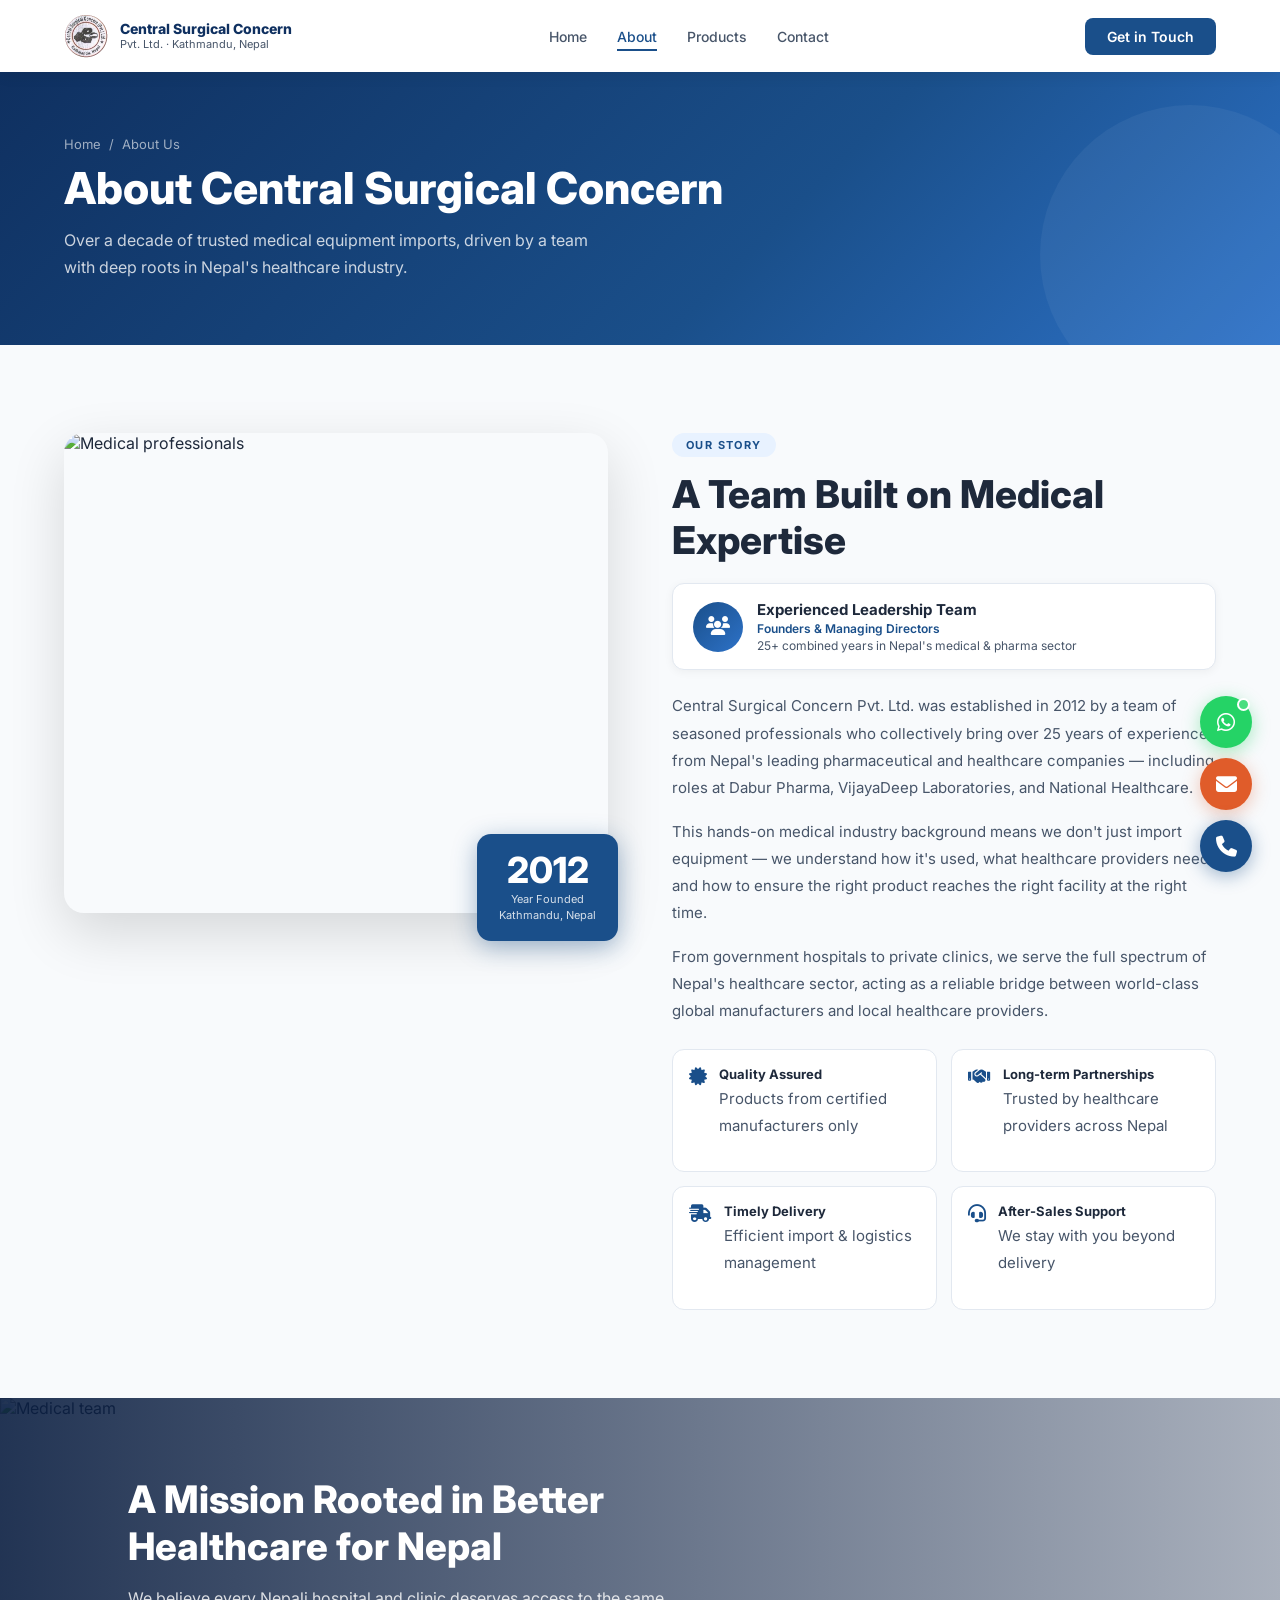
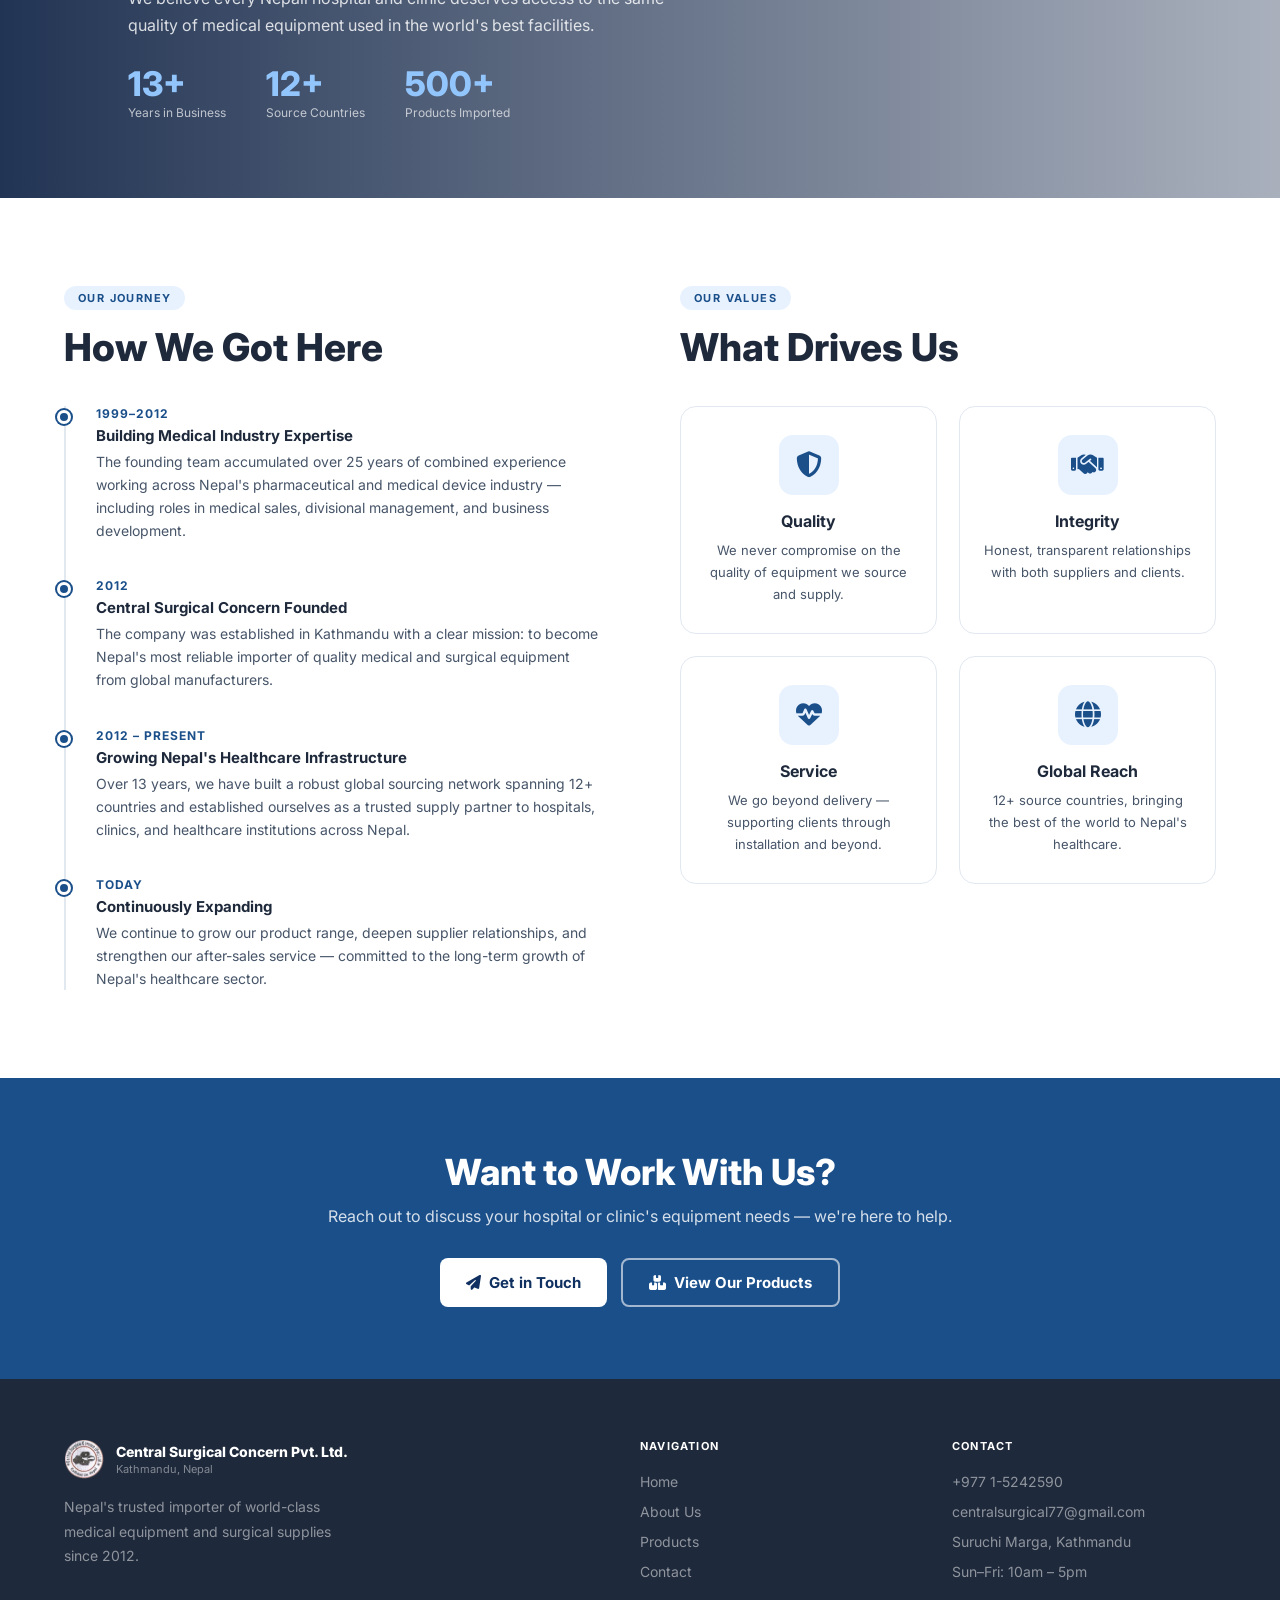
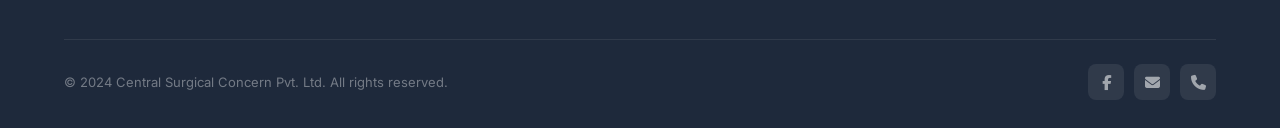
==== about.html @ d2835370 "Initial commit via Netlify [skip ci]" ====
<!DOCTYPE html>
<html lang="en">
<head>
  <meta charset="UTF-8" /><meta name="viewport" content="width=device-width, initial-scale=1.0" />
  <title>About Us | Central Surgical Concern Pvt. Ltd.</title>
  <link href="https://fonts.googleapis.com/css2?family=Inter:wght@300;400;500;600;700;800&display=swap" rel="stylesheet" />
  <link rel="stylesheet" href="https://cdnjs.cloudflare.com/ajax/libs/font-awesome/6.5.0/css/all.min.css" />
  <link rel="stylesheet" href="style.css" />
  <style>
    .about-main { display:grid; grid-template-columns:1fr 1fr; gap:64px; align-items:start; }
    .about-photo-wrap { position:relative; padding-bottom:24px; }
    .about-photo { border-radius:20px; overflow:hidden; height:480px; box-shadow:0 20px 56px rgba(0,0,0,0.14); }
    .about-photo img { width:100%; height:100%; object-fit:cover; }
    .about-badge { position:absolute; bottom:-4px; right:-10px; background:var(--blue); color:white; border-radius:14px; padding:18px 22px; text-align:center; box-shadow:0 6px 24px rgba(26,79,138,0.4); }
    .about-badge .big { font-size:36px; font-weight:800; line-height:1; }
    .about-badge .sm  { font-size:11px; opacity:0.82; margin-top:4px; line-height:1.4; }
    .about-text p { font-size:15px; color:var(--gray-600); line-height:1.82; margin-bottom:16px; }
    .team-card { display:flex; align-items:center; gap:14px; background:white; border:1px solid var(--gray-200); border-radius:12px; padding:16px 20px; box-shadow:0 2px 10px rgba(0,0,0,0.05); }
    .team-avatar { width:50px; height:50px; border-radius:50%; background:linear-gradient(135deg,var(--blue),var(--blue-light)); display:flex; align-items:center; justify-content:center; color:white; font-size:19px; flex-shrink:0; }
    .team-info .name { font-size:15px; font-weight:700; }
    .team-info .role { font-size:12px; color:var(--blue); font-weight:600; margin-top:2px; }
    .team-info .exp  { font-size:12px; color:var(--gray-600); margin-top:2px; }
    .highlights-grid { display:grid; grid-template-columns:1fr 1fr; gap:14px; margin-top:24px; }
    /* Timeline */
    .timeline { position:relative; padding-left:32px; }
    .timeline::before { content:''; position:absolute; left:0; top:0; bottom:0; width:2px; background:var(--gray-200); }
    .tl-item { position:relative; margin-bottom:36px; }
    .tl-dot { position:absolute; left:-39px; top:4px; width:14px; height:14px; border-radius:50%; background:var(--blue); border:3px solid white; box-shadow:0 0 0 2px var(--blue); }
    .tl-year { font-size:12px; font-weight:700; color:var(--blue); text-transform:uppercase; letter-spacing:1px; margin-bottom:5px; }
    .tl-item h4 { font-size:15px; font-weight:700; color:var(--gray-800); margin-bottom:5px; }
    .tl-item p  { font-size:14px; color:var(--gray-600); line-height:1.65; }
    /* Values */
    .values-grid { display:grid; grid-template-columns:repeat(auto-fit,minmax(220px,1fr)); gap:22px; }
    .value-card { background:white; border:1px solid var(--gray-200); border-radius:16px; padding:28px 22px; text-align:center; transition:all 0.3s; }
    .value-card:hover { box-shadow:0 10px 30px rgba(26,79,138,0.1); transform:translateY(-3px); }
    .value-icon { width:60px; height:60px; background:var(--accent); border-radius:14px; display:flex; align-items:center; justify-content:center; margin:0 auto 16px; font-size:26px; }
    .value-icon i { color:var(--blue); }
    .value-card h4 { font-size:16px; font-weight:700; margin-bottom:8px; }
    .value-card p  { font-size:13px; color:var(--gray-600); line-height:1.7; }
    @media(max-width:960px){ .about-main{grid-template-columns:1fr;} .about-badge{right:10px;} }
  </style>
</head>
<body>

<!-- NAVBAR -->
<nav>
  <a href="index.html" class="nav-brand">
    <img src="logo.png" class="logo-svg" alt="Central Surgical Concern Logo" />
    <div class="nav-name"><span class="n1">Central Surgical Concern</span><span class="n2">Pvt. Ltd. · Kathmandu, Nepal</span></div>
  </a>
  <ul class="nav-links">
    <li><a href="index.html">Home</a></li>
    <li><a href="about.html" class="active">About</a></li>
    <li><a href="products.html">Products</a></li>
    <li><a href="contact.html">Contact</a></li>
  </ul>
  <a href="contact.html" class="nav-cta">Get in Touch</a>
  <button class="hamburger" onclick="document.querySelector('.nav-mobile').classList.toggle('open')" aria-label="Menu"><span></span><span></span><span></span></button>
</nav>
<div class="nav-mobile">
  <a href="index.html">Home</a>
  <a href="about.html" class="active">About Us</a>
  <a href="products.html">Products</a>
  <a href="contact.html">Contact</a>
</div>

<!-- PAGE HERO -->
<div class="page-hero">
  <div class="page-hero-inner">
    <div class="breadcrumb"><a href="index.html">Home</a> &nbsp;/&nbsp; About Us</div>
    <h1>About Central Surgical Concern</h1>
    <p>Over a decade of trusted medical equipment imports, driven by a team with deep roots in Nepal's healthcare industry.</p>
  </div>
</div>

<!-- ABOUT MAIN -->
<section class="section" style="background:var(--gray-50);">
  <div class="section-inner">
    <div class="about-main">
      <div class="about-photo-wrap">
        <div class="about-photo">
          <img src="https://images.unsplash.com/photo-1579684385127-1ef15d508118?auto=format&fit=crop&w=800&q=80" alt="Medical professionals" />
        </div>
        <div class="about-badge">
          <div class="big">2012</div>
          <div class="sm">Year Founded<br/>Kathmandu, Nepal</div>
        </div>
      </div>
      <div class="about-text">
        <div class="section-tag">Our Story</div>
        <h2 class="section-title" style="margin-bottom:20px;">A Team Built on Medical Expertise</h2>
        <div class="team-card" style="margin-bottom:22px;">
          <div class="team-avatar"><i class="fa-solid fa-users"></i></div>
          <div class="team-info">
            <div class="name">Experienced Leadership Team</div>
            <div class="role">Founders &amp; Managing Directors</div>
            <div class="exp">25+ combined years in Nepal's medical &amp; pharma sector</div>
          </div>
        </div>
        <p>Central Surgical Concern Pvt. Ltd. was established in 2012 by a team of seasoned professionals who collectively bring over 25 years of experience from Nepal's leading pharmaceutical and healthcare companies — including roles at Dabur Pharma, VijayaDeep Laboratories, and National Healthcare.</p>
        <p>This hands-on medical industry background means we don't just import equipment — we understand how it's used, what healthcare providers need, and how to ensure the right product reaches the right facility at the right time.</p>
        <p>From government hospitals to private clinics, we serve the full spectrum of Nepal's healthcare sector, acting as a reliable bridge between world-class global manufacturers and local healthcare providers.</p>
        <div class="highlights-grid">
          <div class="highlight"><i class="fa-solid fa-certificate"></i><div><h4>Quality Assured</h4><p>Products from certified manufacturers only</p></div></div>
          <div class="highlight"><i class="fa-solid fa-handshake"></i><div><h4>Long-term Partnerships</h4><p>Trusted by healthcare providers across Nepal</p></div></div>
          <div class="highlight"><i class="fa-solid fa-truck-fast"></i><div><h4>Timely Delivery</h4><p>Efficient import &amp; logistics management</p></div></div>
          <div class="highlight"><i class="fa-solid fa-headset"></i><div><h4>After-Sales Support</h4><p>We stay with you beyond delivery</p></div></div>
        </div>
      </div>
    </div>
  </div>
</section>

<!-- VISUAL BANNER -->
<div class="visual-banner">
  <img src="https://images.unsplash.com/photo-1504439468489-c8920d796a29?auto=format&fit=crop&w=1920&q=80" alt="Medical team" />
  <div class="visual-banner-overlay">
    <div class="banner-content">
      <h2>A Mission Rooted in Better Healthcare for Nepal</h2>
      <p>We believe every Nepali hospital and clinic deserves access to the same quality of medical equipment used in the world's best facilities.</p>
      <div class="banner-stats">
        <div class="banner-stat"><div class="n">13+</div><div class="l">Years in Business</div></div>
        <div class="banner-stat"><div class="n">12+</div><div class="l">Source Countries</div></div>
        <div class="banner-stat"><div class="n">500+</div><div class="l">Products Imported</div></div>
      </div>
    </div>
  </div>
</div>

<!-- HISTORY / TIMELINE -->
<section class="section" style="background:white;">
  <div class="section-inner">
    <div class="grid-2" style="align-items:start; gap:80px;">
      <div>
        <div class="section-tag">Our Journey</div>
        <h2 class="section-title" style="margin-bottom:36px;">How We Got Here</h2>
        <div class="timeline">
          <div class="tl-item">
            <div class="tl-dot"></div>
            <div class="tl-year">1999–2012</div>
            <h4>Building Medical Industry Expertise</h4>
            <p>The founding team accumulated over 25 years of combined experience working across Nepal's pharmaceutical and medical device industry — including roles in medical sales, divisional management, and business development.</p>
          </div>
          <div class="tl-item">
            <div class="tl-dot"></div>
            <div class="tl-year">2012</div>
            <h4>Central Surgical Concern Founded</h4>
            <p>The company was established in Kathmandu with a clear mission: to become Nepal's most reliable importer of quality medical and surgical equipment from global manufacturers.</p>
          </div>
          <div class="tl-item">
            <div class="tl-dot"></div>
            <div class="tl-year">2012 – Present</div>
            <h4>Growing Nepal's Healthcare Infrastructure</h4>
            <p>Over 13 years, we have built a robust global sourcing network spanning 12+ countries and established ourselves as a trusted supply partner to hospitals, clinics, and healthcare institutions across Nepal.</p>
          </div>
          <div class="tl-item" style="margin-bottom:0;">
            <div class="tl-dot"></div>
            <div class="tl-year">Today</div>
            <h4>Continuously Expanding</h4>
            <p>We continue to grow our product range, deepen supplier relationships, and strengthen our after-sales service — committed to the long-term growth of Nepal's healthcare sector.</p>
          </div>
        </div>
      </div>
      <div>
        <div class="section-tag">Our Values</div>
        <h2 class="section-title" style="margin-bottom:36px;">What Drives Us</h2>
        <div class="values-grid">
          <div class="value-card"><div class="value-icon"><i class="fa-solid fa-shield-halved"></i></div><h4>Quality</h4><p>We never compromise on the quality of equipment we source and supply.</p></div>
          <div class="value-card"><div class="value-icon"><i class="fa-solid fa-handshake"></i></div><h4>Integrity</h4><p>Honest, transparent relationships with both suppliers and clients.</p></div>
          <div class="value-card"><div class="value-icon"><i class="fa-solid fa-heart-pulse"></i></div><h4>Service</h4><p>We go beyond delivery — supporting clients through installation and beyond.</p></div>
          <div class="value-card"><div class="value-icon"><i class="fa-solid fa-globe"></i></div><h4>Global Reach</h4><p>12+ source countries, bringing the best of the world to Nepal's healthcare.</p></div>
        </div>
      </div>
    </div>
  </div>
</section>

<!-- CTA -->
<div class="cta-strip">
  <h2>Want to Work With Us?</h2>
  <p>Reach out to discuss your hospital or clinic's equipment needs — we're here to help.</p>
  <div class="btn-row">
    <a href="contact.html" class="btn btn-white"><i class="fa-solid fa-paper-plane"></i> Get in Touch</a>
    <a href="products.html" class="btn btn-outline-white"><i class="fa-solid fa-boxes-stacked"></i> View Our Products</a>
  </div>
</div>

<!-- FOOTER -->
<footer>
  <div class="footer-inner">
    <div class="footer-grid">
      <div class="footer-brand">
        <div class="footer-logo">
          <img src="logo.png" width="40" height="40" alt="Logo" />
          <div><div class="n1">Central Surgical Concern Pvt. Ltd.</div><div class="n2">Kathmandu, Nepal</div></div>
        </div>
        <p>Nepal's trusted importer of world-class medical equipment and surgical supplies since 2012.</p>
      </div>
      <div class="footer-col">
        <h4>Navigation</h4>
        <ul><li><a href="index.html">Home</a></li><li><a href="about.html">About Us</a></li><li><a href="products.html">Products</a></li><li><a href="contact.html">Contact</a></li></ul>
      </div>
      <div class="footer-col">
        <h4>Contact</h4>
        <ul><li><a href="tel:+97715242590">+977 1-5242590</a></li><li><a href="mailto:centralsurgical77@gmail.com">centralsurgical77@gmail.com</a></li><li><a href="#">Suruchi Marga, Kathmandu</a></li><li><a href="#">Sun–Fri: 10am – 5pm</a></li></ul>
      </div>
    </div>
    <div class="footer-bottom">
      <p>&copy; 2024 Central Surgical Concern Pvt. Ltd. All rights reserved.</p>
      <div class="footer-social">
        <a href="https://www.facebook.com/p/Central-Surgical-Concern-Pvt-Ltd-100063613238498/" target="_blank"><i class="fa-brands fa-facebook-f"></i></a>
        <a href="mailto:centralsurgical77@gmail.com"><i class="fa-solid fa-envelope"></i></a>
        <a href="tel:+97715242590"><i class="fa-solid fa-phone"></i></a>
      </div>
    </div>
  </div>
</footer>

<div class="float-contact">
  

  <a href="https://wa.me/9779851181090" target="_blank" class="float-btn whatsapp"><span class="float-tooltip">WhatsApp (Text Only)</span><i class="fa-brands fa-whatsapp"></i></a>
  <a href="https://mail.google.com/mail/?view=cm&fs=1&to=centralsurgical77@gmail.com&su=Enquiry%20from%20Website" target="_blank" class="float-btn email"><span class="float-tooltip">Email Us</span><i class="fa-solid fa-envelope"></i></a>
  <a href="tel:+97715242590" class="float-btn call"><span class="float-tooltip">+977 1-5242590 (Office Hours)</span><i class="fa-solid fa-phone"></i></a>
</div>
</body>
</html>
---- style.css ----
/* ═══════════════════════════════════════════════════
   CENTRAL SURGICAL CONCERN PVT. LTD. — Shared Styles
   ═══════════════════════════════════════════════════ */

*, *::before, *::after { box-sizing: border-box; margin: 0; padding: 0; }

:root {
  --blue:       #1a4f8a;
  --blue-dark:  #0f3060;
  --blue-light: #2d72c8;
  --accent:     #e8f2ff;
  --white:      #ffffff;
  --gray-50:    #f8fafc;
  --gray-100:   #f1f5f9;
  --gray-200:   #e2e8f0;
  --gray-600:   #475569;
  --gray-800:   #1e293b;
  --t:          0.3s ease;
}

html { scroll-behavior: smooth; }
body { font-family: 'Inter', sans-serif; color: var(--gray-800); background: var(--white); }
img  { display: block; }

/* ── NAVBAR ── */
nav {
  position: fixed; top: 0; left: 0; right: 0; z-index: 1000;
  background: rgba(255,255,255,0.97); backdrop-filter: blur(12px);
  box-shadow: 0 1px 16px rgba(0,0,0,0.09);
  display: flex; align-items: center; justify-content: space-between;
  padding: 0 5%; height: 72px;
}
.nav-brand { display: flex; align-items: center; gap: 12px; text-decoration: none; }
.logo-svg { width: 44px; height: 44px; flex-shrink: 0; }
.nav-name { display: flex; flex-direction: column; line-height: 1; }
.nav-name .n1 { font-size: 14px; font-weight: 800; color: var(--blue-dark); }
.nav-name .n2 { font-size: 11px; color: var(--gray-600); margin-top: 3px; }
.nav-links { display: flex; gap: 30px; list-style: none; }
.nav-links a {
  text-decoration: none; color: var(--gray-600);
  font-size: 14px; font-weight: 500; transition: color var(--t);
  padding-bottom: 4px; border-bottom: 2px solid transparent;
}
.nav-links a:hover, .nav-links a.active { color: var(--blue); border-bottom-color: var(--blue); }
.nav-cta {
  background: var(--blue); color: white; padding: 10px 22px;
  border-radius: 8px; font-size: 14px; font-weight: 600;
  text-decoration: none; transition: background var(--t); white-space: nowrap;
}
.nav-cta:hover { background: var(--blue-dark); }
.hamburger { display: none; flex-direction: column; gap: 5px; cursor: pointer; border: none; background: none; }
.hamburger span { width: 24px; height: 2px; background: var(--blue-dark); border-radius: 2px; transition: var(--t); display: block; }
.nav-mobile {
  display: none; position: fixed; top: 72px; left: 0; right: 0; z-index: 999;
  background: white; box-shadow: 0 8px 24px rgba(0,0,0,0.12);
  padding: 20px 5%;
}
.nav-mobile.open { display: block; }
.nav-mobile a {
  display: block; padding: 12px 0; font-size: 16px; font-weight: 500;
  color: var(--gray-800); text-decoration: none; border-bottom: 1px solid var(--gray-100);
  transition: color var(--t);
}
.nav-mobile a:hover, .nav-mobile a.active { color: var(--blue); }

/* ── PAGE HERO (inner pages) ── */
.page-hero {
  margin-top: 72px;
  background: linear-gradient(135deg, var(--blue-dark) 0%, var(--blue) 60%, var(--blue-light) 100%);
  padding: 64px 5%; position: relative; overflow: hidden;
}
.page-hero::after {
  content: ''; position: absolute; right: -60px; bottom: -60px;
  width: 300px; height: 300px; border-radius: 50%;
  background: rgba(255,255,255,0.05);
}
.page-hero-inner { max-width: 1200px; margin: 0 auto; position: relative; z-index: 1; }
.page-hero .breadcrumb { font-size: 13px; color: rgba(255,255,255,0.6); margin-bottom: 10px; }
.page-hero .breadcrumb a { color: rgba(255,255,255,0.6); text-decoration: none; }
.page-hero .breadcrumb a:hover { color: white; }
.page-hero h1 { font-size: clamp(28px, 3.5vw, 44px); font-weight: 800; color: white; line-height: 1.2; }
.page-hero p  { font-size: 16px; color: rgba(255,255,255,0.78); margin-top: 12px; max-width: 540px; line-height: 1.7; }

/* ── TRUST BAR ── */
.trust-bar { background: var(--blue-dark); padding: 20px 5%; }
.trust-bar-inner {
  max-width: 1200px; margin: 0 auto;
  display: flex; align-items: center; justify-content: space-around; flex-wrap: wrap; gap: 16px;
}
.trust-item { display: flex; align-items: center; gap: 10px; color: rgba(255,255,255,0.85); }
.trust-item i { font-size: 18px; color: #93c5fd; }
.trust-item span { font-size: 13px; font-weight: 500; }

/* ── SECTIONS ── */
.section { padding: 88px 5%; }
.section-inner { max-width: 1200px; margin: 0 auto; }
.section-tag {
  display: inline-block; background: var(--accent); color: var(--blue);
  font-size: 11px; font-weight: 700; letter-spacing: 1.4px; text-transform: uppercase;
  padding: 5px 14px; border-radius: 20px; margin-bottom: 14px;
}
.section-title { font-size: clamp(26px, 3vw, 40px); font-weight: 800; color: var(--gray-800); line-height: 1.2; }
.section-sub { font-size: 16px; color: var(--gray-600); line-height: 1.75; margin-top: 12px; max-width: 580px; }
.section-header { margin-bottom: 52px; }

/* ── BUTTONS ── */
.btn {
  display: inline-flex; align-items: center; gap: 8px;
  padding: 13px 26px; border-radius: 8px; font-size: 15px; font-weight: 700;
  text-decoration: none; transition: all var(--t); cursor: pointer; border: none;
  font-family: inherit;
}
.btn-blue  { background: var(--blue); color: white; }
.btn-blue:hover { background: var(--blue-dark); transform: translateY(-1px); }
.btn-outline-blue { border: 2px solid var(--blue); color: var(--blue); background: transparent; }
.btn-outline-blue:hover { background: var(--blue); color: white; }
.btn-white { background: white; color: var(--blue-dark); }
.btn-white:hover { box-shadow: 0 6px 20px rgba(0,0,0,0.2); transform: translateY(-1px); }
.btn-outline-white { border: 2px solid rgba(255,255,255,0.6); color: white; background: transparent; }
.btn-outline-white:hover { background: rgba(255,255,255,0.1); border-color: white; }

/* ── CARDS ── */
.card {
  background: white; border: 1px solid var(--gray-200);
  border-radius: 16px; overflow: hidden; transition: all var(--t);
  box-shadow: 0 2px 8px rgba(0,0,0,0.04);
}
.card:hover { transform: translateY(-5px); box-shadow: 0 16px 40px rgba(26,79,138,0.12); border-color: transparent; }
.card-img { overflow: hidden; }
.card-img img { width: 100%; height: 100%; object-fit: cover; transition: transform 0.5s ease; }
.card:hover .card-img img { transform: scale(1.06); }
.card-body { padding: 24px; }

/* ── HIGHLIGHTS ── */
.highlight {
  display: flex; align-items: flex-start; gap: 12px;
  padding: 16px; background: white; border-radius: 12px;
  border: 1px solid var(--gray-200); transition: box-shadow var(--t);
}
.highlight:hover { box-shadow: 0 4px 16px rgba(26,79,138,0.08); }
.highlight i { color: var(--blue); font-size: 18px; margin-top: 2px; flex-shrink: 0; }
.highlight h4 { font-size: 13px; font-weight: 700; color: var(--gray-800); }
.highlight p  { font-size: 12px; color: var(--gray-600); margin-top: 3px; line-height: 1.5; }

/* ── TAGS ── */
.tag {
  display: inline-block; background: var(--accent); color: var(--blue);
  font-size: 11px; font-weight: 600; padding: 4px 10px; border-radius: 20px;
}

/* ── ICON BOX ── */
.icon-box {
  width: 56px; height: 56px; border-radius: 14px;
  display: flex; align-items: center; justify-content: center;
  font-size: 24px; flex-shrink: 0;
}
.icon-box-blue   { background: var(--blue); color: white; }
.icon-box-accent { background: var(--accent); color: var(--blue); }
.icon-box-sm { width: 40px; height: 40px; border-radius: 10px; font-size: 17px; }

/* ── VISUAL BANNER ── */
.visual-banner { position: relative; height: 400px; overflow: hidden; }
.visual-banner img { width: 100%; height: 100%; object-fit: cover; }
.visual-banner-overlay {
  position: absolute; inset: 0;
  background: linear-gradient(90deg, rgba(10,30,65,0.90) 0%, rgba(10,30,65,0.35) 100%);
  display: flex; align-items: center; padding: 0 10%;
}
.banner-content { color: white; max-width: 540px; }
.banner-content h2 { font-size: clamp(24px, 3vw, 38px); font-weight: 800; line-height: 1.25; margin-bottom: 14px; }
.banner-content p  { font-size: 16px; opacity: 0.82; line-height: 1.7; margin-bottom: 28px; }
.banner-stats { display: flex; gap: 40px; flex-wrap: wrap; }
.banner-stat .n { font-size: 34px; font-weight: 800; color: #93c5fd; line-height: 1; }
.banner-stat .l { font-size: 12px; opacity: 0.68; margin-top: 4px; }

/* ── CTA STRIP ── */
.cta-strip {
  background: var(--blue); padding: 72px 5%; text-align: center; color: white;
}
.cta-strip h2 { font-size: clamp(24px, 3vw, 36px); font-weight: 800; margin-bottom: 12px; }
.cta-strip p  { font-size: 16px; opacity: 0.82; margin-bottom: 32px; }
.cta-strip .btn-row { display: flex; gap: 14px; justify-content: center; flex-wrap: wrap; }

/* ── FOOTER ── */
footer { background: var(--gray-800); color: rgba(255,255,255,0.75); padding: 60px 5% 28px; }
.footer-inner { max-width: 1200px; margin: 0 auto; }
.footer-grid { display: grid; grid-template-columns: 2fr 1fr 1fr; gap: 48px; margin-bottom: 48px; }
.footer-logo { display: flex; align-items: center; gap: 12px; margin-bottom: 16px; }
.footer-logo .n1 { font-size: 14px; font-weight: 800; color: white; }
.footer-logo .n2 { font-size: 11px; color: rgba(255,255,255,0.45); margin-top: 2px; }
.footer-brand p { font-size: 14px; line-height: 1.75; color: rgba(255,255,255,0.5); max-width: 300px; }
.footer-col h4 { font-size: 11px; font-weight: 700; color: white; margin-bottom: 18px; text-transform: uppercase; letter-spacing: 1.2px; }
.footer-col ul { list-style: none; }
.footer-col ul li { margin-bottom: 10px; }
.footer-col ul li a { color: rgba(255,255,255,0.5); text-decoration: none; font-size: 14px; transition: color var(--t); }
.footer-col ul li a:hover { color: white; }
.footer-bottom {
  border-top: 1px solid rgba(255,255,255,0.08); padding-top: 24px;
  display: flex; align-items: center; justify-content: space-between; flex-wrap: wrap; gap: 12px;
}
.footer-bottom p { font-size: 13px; color: rgba(255,255,255,0.38); }
.footer-social { display: flex; gap: 10px; }
.footer-social a {
  width: 36px; height: 36px; background: rgba(255,255,255,0.08);
  border-radius: 8px; display: flex; align-items: center; justify-content: center;
  color: rgba(255,255,255,0.55); font-size: 15px; text-decoration: none;
  transition: all var(--t);
}
.footer-social a:hover { background: var(--blue); color: white; }

/* ── FLOATING BUTTONS ── */
.float-contact { position: fixed; bottom: 28px; right: 28px; z-index: 999; display: flex; flex-direction: column; gap: 10px; align-items: flex-end; }
.float-btn {
  width: 52px; height: 52px; border-radius: 50%;
  display: flex; align-items: center; justify-content: center;
  font-size: 21px; color: white; text-decoration: none;
  transition: transform var(--t), box-shadow var(--t); position: relative;
}
.float-btn.call  { background: var(--blue);   box-shadow: 0 4px 18px rgba(26,79,138,0.4); }
.float-btn.email { background: #e05c2a;        box-shadow: 0 4px 18px rgba(224,92,42,0.35); }
.float-btn.whatsapp { background: #25D366; box-shadow: 0 4px 18px rgba(37,211,102,0.4); }
.float-btn.whatsapp::after {
  content: '';
  position: absolute;
  top: 2px; right: 2px;
  width: 13px; height: 13px;
  background: #4ade80;
  border: 2px solid white;
  border-radius: 50%;
  animation: wa-pulse 1.8s ease-in-out infinite;
}
@keyframes wa-pulse {
  0%, 100% { transform: scale(1); opacity: 1; }
  50% { transform: scale(1.25); opacity: 0.7; }
}
.float-btn:hover { transform: scale(1.1); }
.float-tooltip {
  position: absolute; right: 62px; white-space: nowrap;
  background: var(--gray-800); color: white; font-size: 12px; font-weight: 500;
  padding: 5px 10px; border-radius: 6px; opacity: 0; pointer-events: none;
  transition: opacity var(--t); font-family: 'Inter', sans-serif;
}
.float-btn:hover .float-tooltip { opacity: 1; }

/* ── FORM ── */
.form-group { margin-bottom: 16px; }
.form-group label { display: block; font-size: 12px; font-weight: 700; color: var(--gray-600); margin-bottom: 7px; text-transform: uppercase; letter-spacing: 0.5px; }
.form-group input, .form-group textarea, .form-group select {
  width: 100%; padding: 12px 14px;
  border: 1px solid var(--gray-200); border-radius: 10px;
  font-size: 14px; font-family: 'Inter', sans-serif; color: var(--gray-800);
  background: white; transition: border-color var(--t), box-shadow var(--t); outline: none;
}
.form-group input:focus, .form-group textarea:focus, .form-group select:focus {
  border-color: var(--blue); box-shadow: 0 0 0 3px rgba(26,79,138,0.08);
}
.form-group textarea { resize: vertical; min-height: 110px; }
.form-row { display: grid; grid-template-columns: 1fr 1fr; gap: 14px; }

/* ── GRIDS ── */
.grid-2 { display: grid; grid-template-columns: 1fr 1fr;            gap: 40px; }
.grid-3 { display: grid; grid-template-columns: repeat(3, 1fr);     gap: 24px; }
.grid-4 { display: grid; grid-template-columns: repeat(4, 1fr);     gap: 24px; }
.grid-auto { display: grid; grid-template-columns: repeat(auto-fit, minmax(260px, 1fr)); gap: 24px; }

/* ── RESPONSIVE ── */
@media (max-width: 960px) {
  .nav-links, .nav-cta { display: none; }
  .hamburger { display: flex; }
  .grid-2 { grid-template-columns: 1fr; gap: 32px; }
  .grid-3 { grid-template-columns: repeat(2, 1fr); }
  .footer-grid { grid-template-columns: 1fr 1fr; }
  .visual-banner-overlay { padding: 0 6%; }
}
@media (max-width: 640px) {
  .section { padding: 60px 5%; }
  .grid-3, .grid-4 { grid-template-columns: 1fr; }
  .footer-grid { grid-template-columns: 1fr; }
  .form-row { grid-template-columns: 1fr; }
  .banner-stats { gap: 24px; }
}
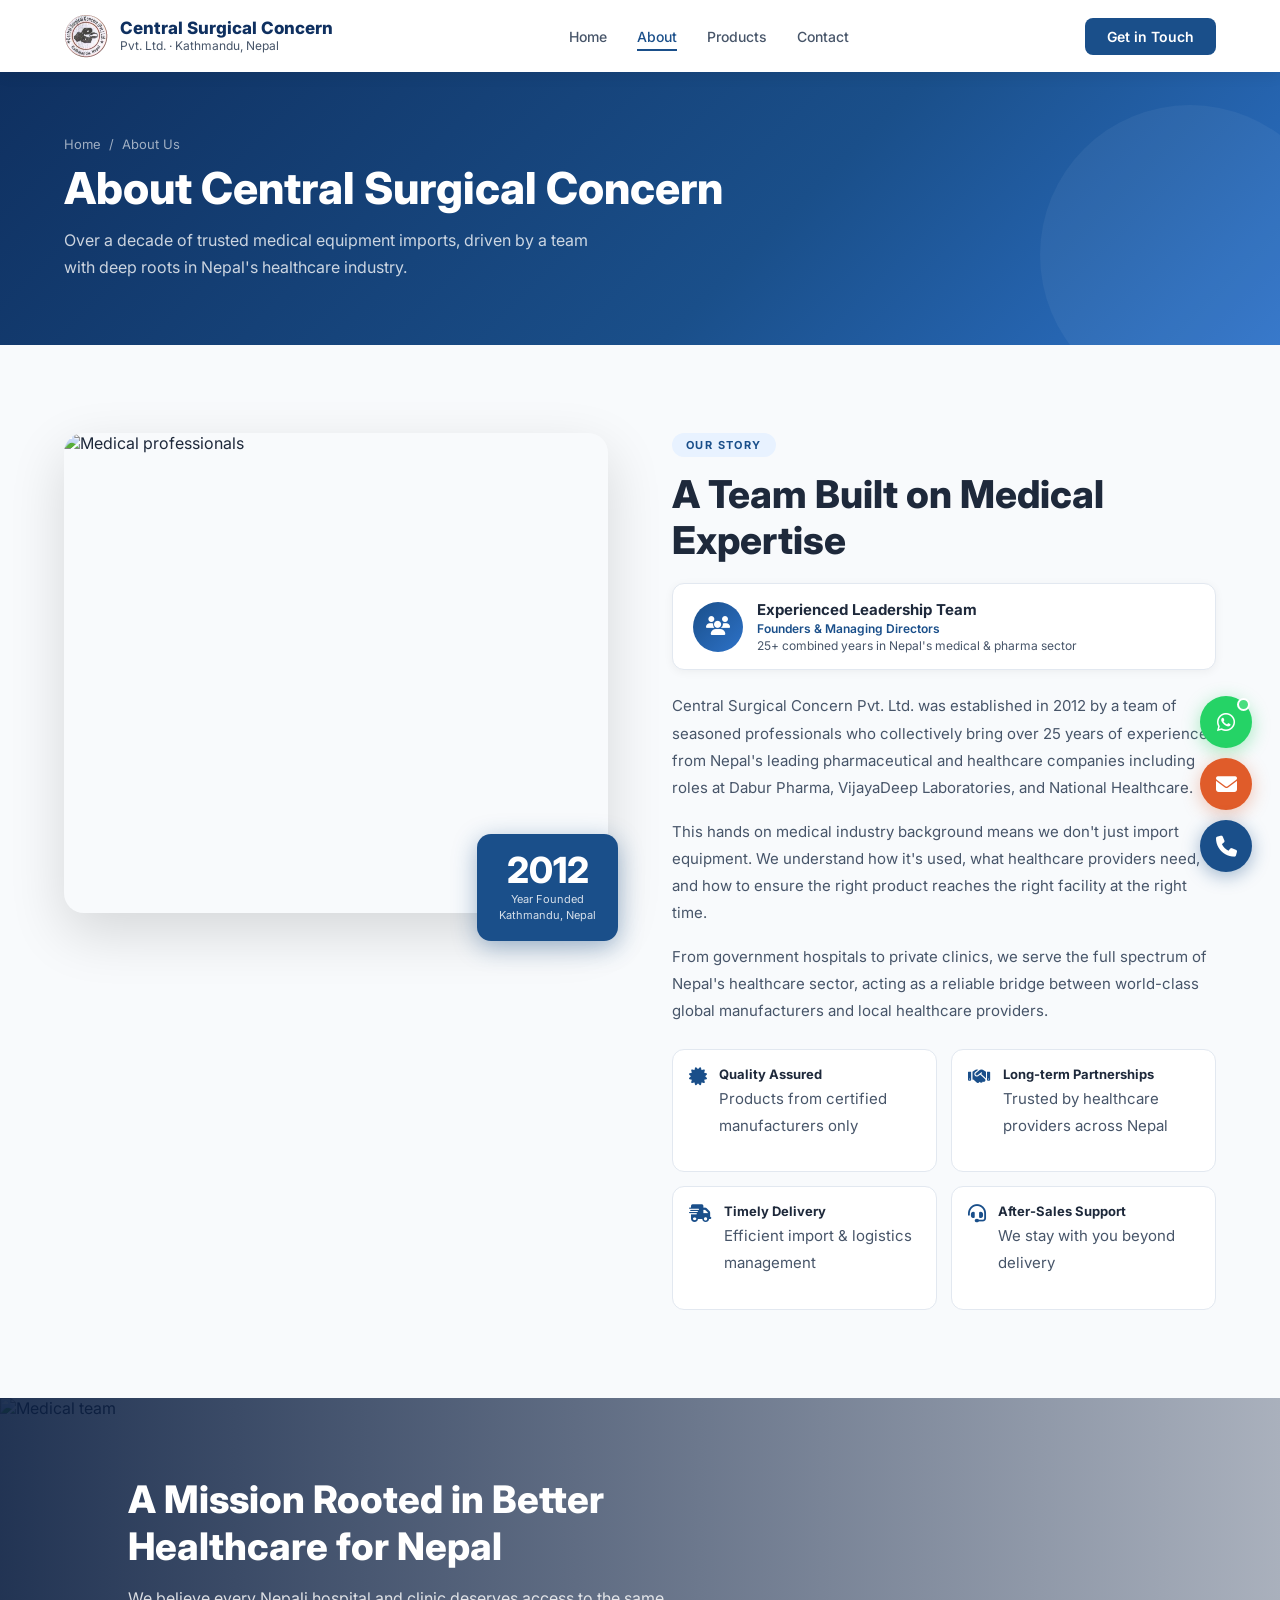
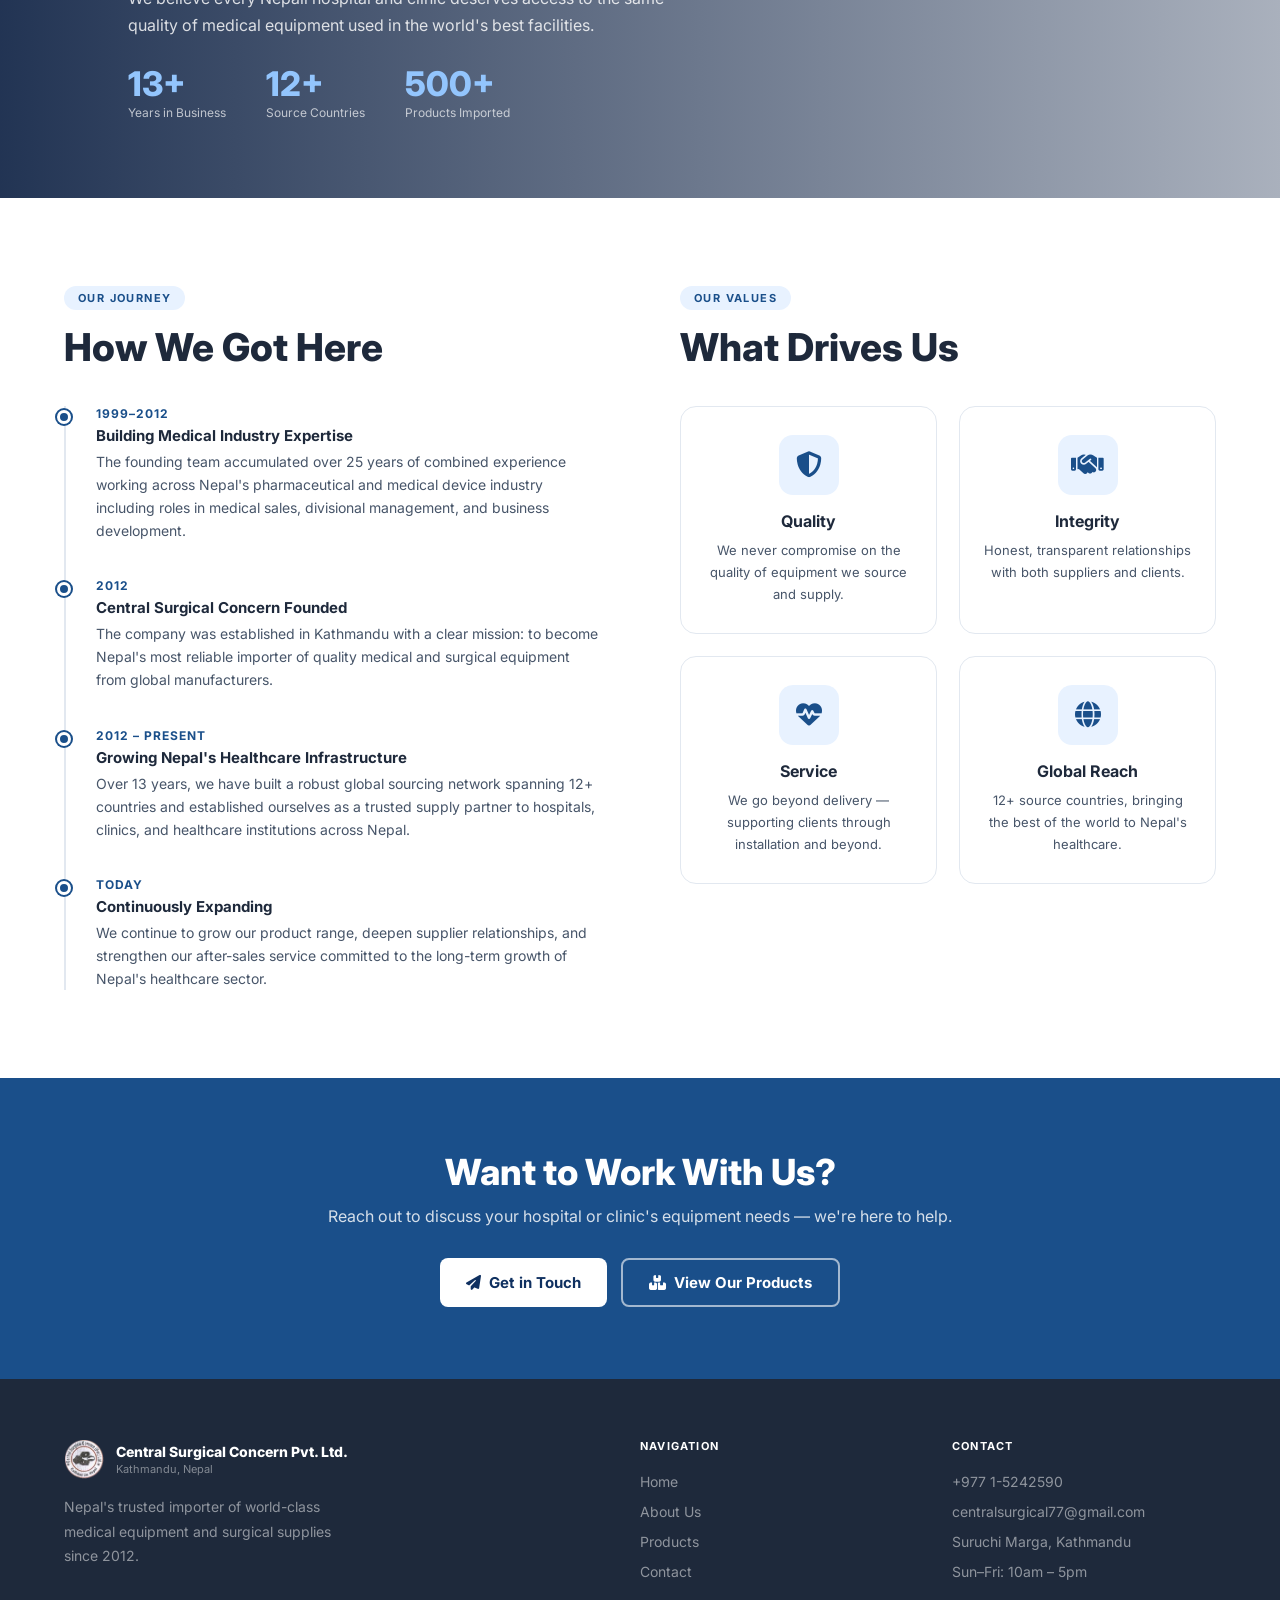
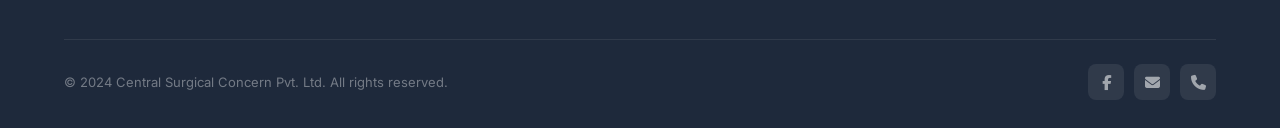
==== commit d9ae25f9: "fix: Update content for better clarity and engagement across website pages - Updated the "About Us" " ====
--- a/about.html
+++ b/about.html
@@ -97,8 +97,8 @@
             <div class="exp">25+ combined years in Nepal's medical &amp; pharma sector</div>
           </div>
         </div>
-        <p>Central Surgical Concern Pvt. Ltd. was established in 2012 by a team of seasoned professionals who collectively bring over 25 years of experience from Nepal's leading pharmaceutical and healthcare companies — including roles at Dabur Pharma, VijayaDeep Laboratories, and National Healthcare.</p>
-        <p>This hands-on medical industry background means we don't just import equipment — we understand how it's used, what healthcare providers need, and how to ensure the right product reaches the right facility at the right time.</p>
+        <p>Central Surgical Concern Pvt. Ltd. was established in 2012 by a team of seasoned professionals who collectively bring over 25 years of experience from Nepal's leading pharmaceutical and healthcare companies including roles at Dabur Pharma, VijayaDeep Laboratories, and National Healthcare.</p>
+        <p>This hands on medical industry background means we don't just import equipment. We understand how it's used, what healthcare providers need, and how to ensure the right product reaches the right facility at the right time.</p>
         <p>From government hospitals to private clinics, we serve the full spectrum of Nepal's healthcare sector, acting as a reliable bridge between world-class global manufacturers and local healthcare providers.</p>
         <div class="highlights-grid">
           <div class="highlight"><i class="fa-solid fa-certificate"></i><div><h4>Quality Assured</h4><p>Products from certified manufacturers only</p></div></div>
@@ -139,7 +139,7 @@
             <div class="tl-dot"></div>
             <div class="tl-year">1999–2012</div>
             <h4>Building Medical Industry Expertise</h4>
-            <p>The founding team accumulated over 25 years of combined experience working across Nepal's pharmaceutical and medical device industry — including roles in medical sales, divisional management, and business development.</p>
+            <p>The founding team accumulated over 25 years of combined experience working across Nepal's pharmaceutical and medical device industry including roles in medical sales, divisional management, and business development.</p>
           </div>
           <div class="tl-item">
             <div class="tl-dot"></div>
@@ -157,7 +157,7 @@
             <div class="tl-dot"></div>
             <div class="tl-year">Today</div>
             <h4>Continuously Expanding</h4>
-            <p>We continue to grow our product range, deepen supplier relationships, and strengthen our after-sales service — committed to the long-term growth of Nepal's healthcare sector.</p>
+            <p>We continue to grow our product range, deepen supplier relationships, and strengthen our after-sales service committed to the long-term growth of Nepal's healthcare sector.</p>
           </div>
         </div>
       </div>
--- a/style.css
+++ b/style.css
@@ -33,8 +33,8 @@
 .nav-brand { display: flex; align-items: center; gap: 12px; text-decoration: none; }
 .logo-svg { width: 44px; height: 44px; flex-shrink: 0; }
 .nav-name { display: flex; flex-direction: column; line-height: 1; }
-.nav-name .n1 { font-size: 14px; font-weight: 800; color: var(--blue-dark); }
-.nav-name .n2 { font-size: 11px; color: var(--gray-600); margin-top: 3px; }
+.nav-name .n1 { font-size: 17px; font-weight: 800; color: var(--blue-dark); }
+.nav-name .n2 { font-size: 12px; color: var(--gray-600); margin-top: 3px; }
 .nav-links { display: flex; gap: 30px; list-style: none; }
 .nav-links a {
   text-decoration: none; color: var(--gray-600);
@@ -278,4 +278,24 @@
   .footer-grid { grid-template-columns: 1fr; }
   .form-row { grid-template-columns: 1fr; }
   .banner-stats { gap: 24px; }
-}
+
+  /* Mobile text alignment */
+  .section-header { text-align: center; }
+  .section-sub { margin: 12px auto 0; }
+  .page-hero { text-align: center; }
+  .page-hero p { margin: 12px auto 0; }
+  .trust-bar-inner { justify-content: center; }
+  .trust-item { justify-content: center; }
+  .cta-strip .btn-row { flex-direction: column; align-items: center; }
+  .cta-strip .btn-row .btn { width: 100%; max-width: 300px; justify-content: center; }
+  .btn-row { flex-wrap: wrap; justify-content: center; }
+  .footer-grid { text-align: center; }
+  .footer-logo { justify-content: center; }
+  .footer-brand p { margin: 0 auto; }
+  .footer-bottom { justify-content: center; text-align: center; }
+  .footer-social { justify-content: center; }
+  .visual-banner { height: auto; min-height: 320px; }
+  .visual-banner-overlay { padding: 40px 6%; justify-content: center; text-align: center; }
+  .banner-content { text-align: center; }
+  .banner-stats { justify-content: center; }
+}
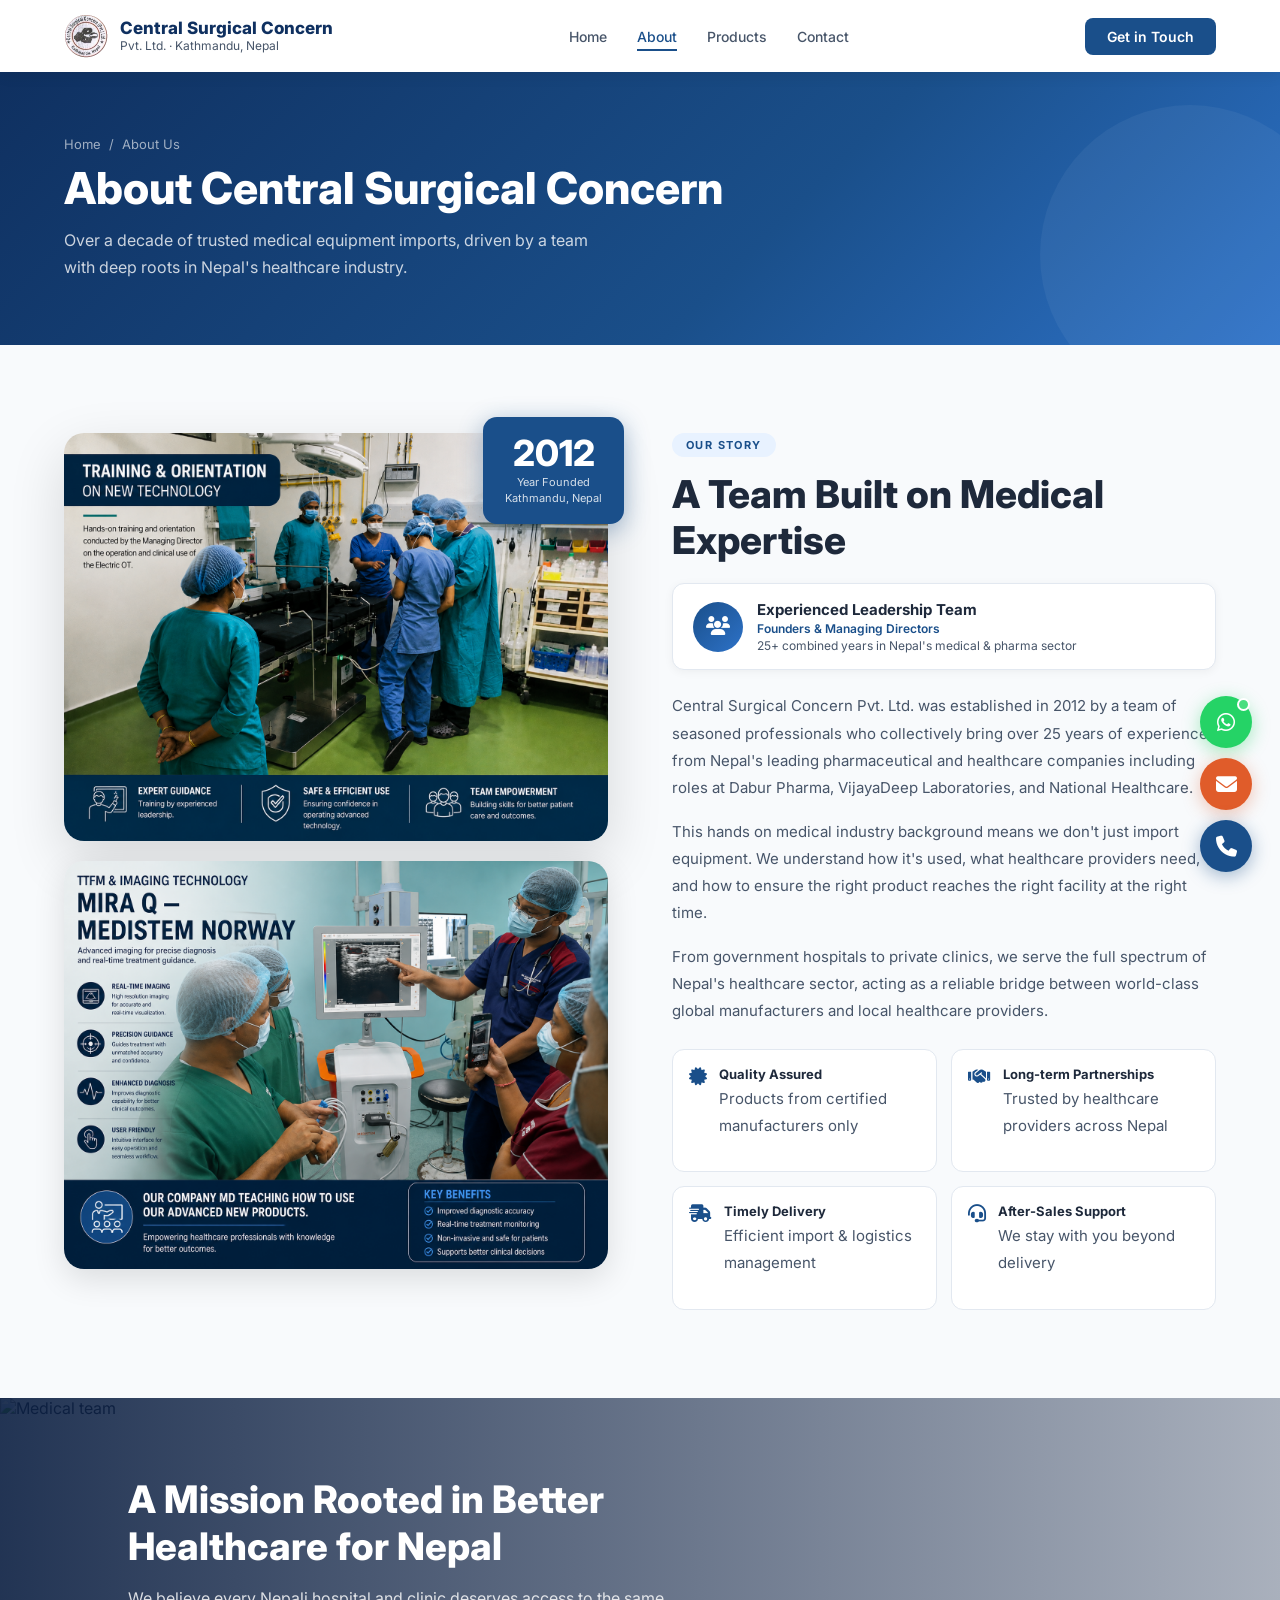
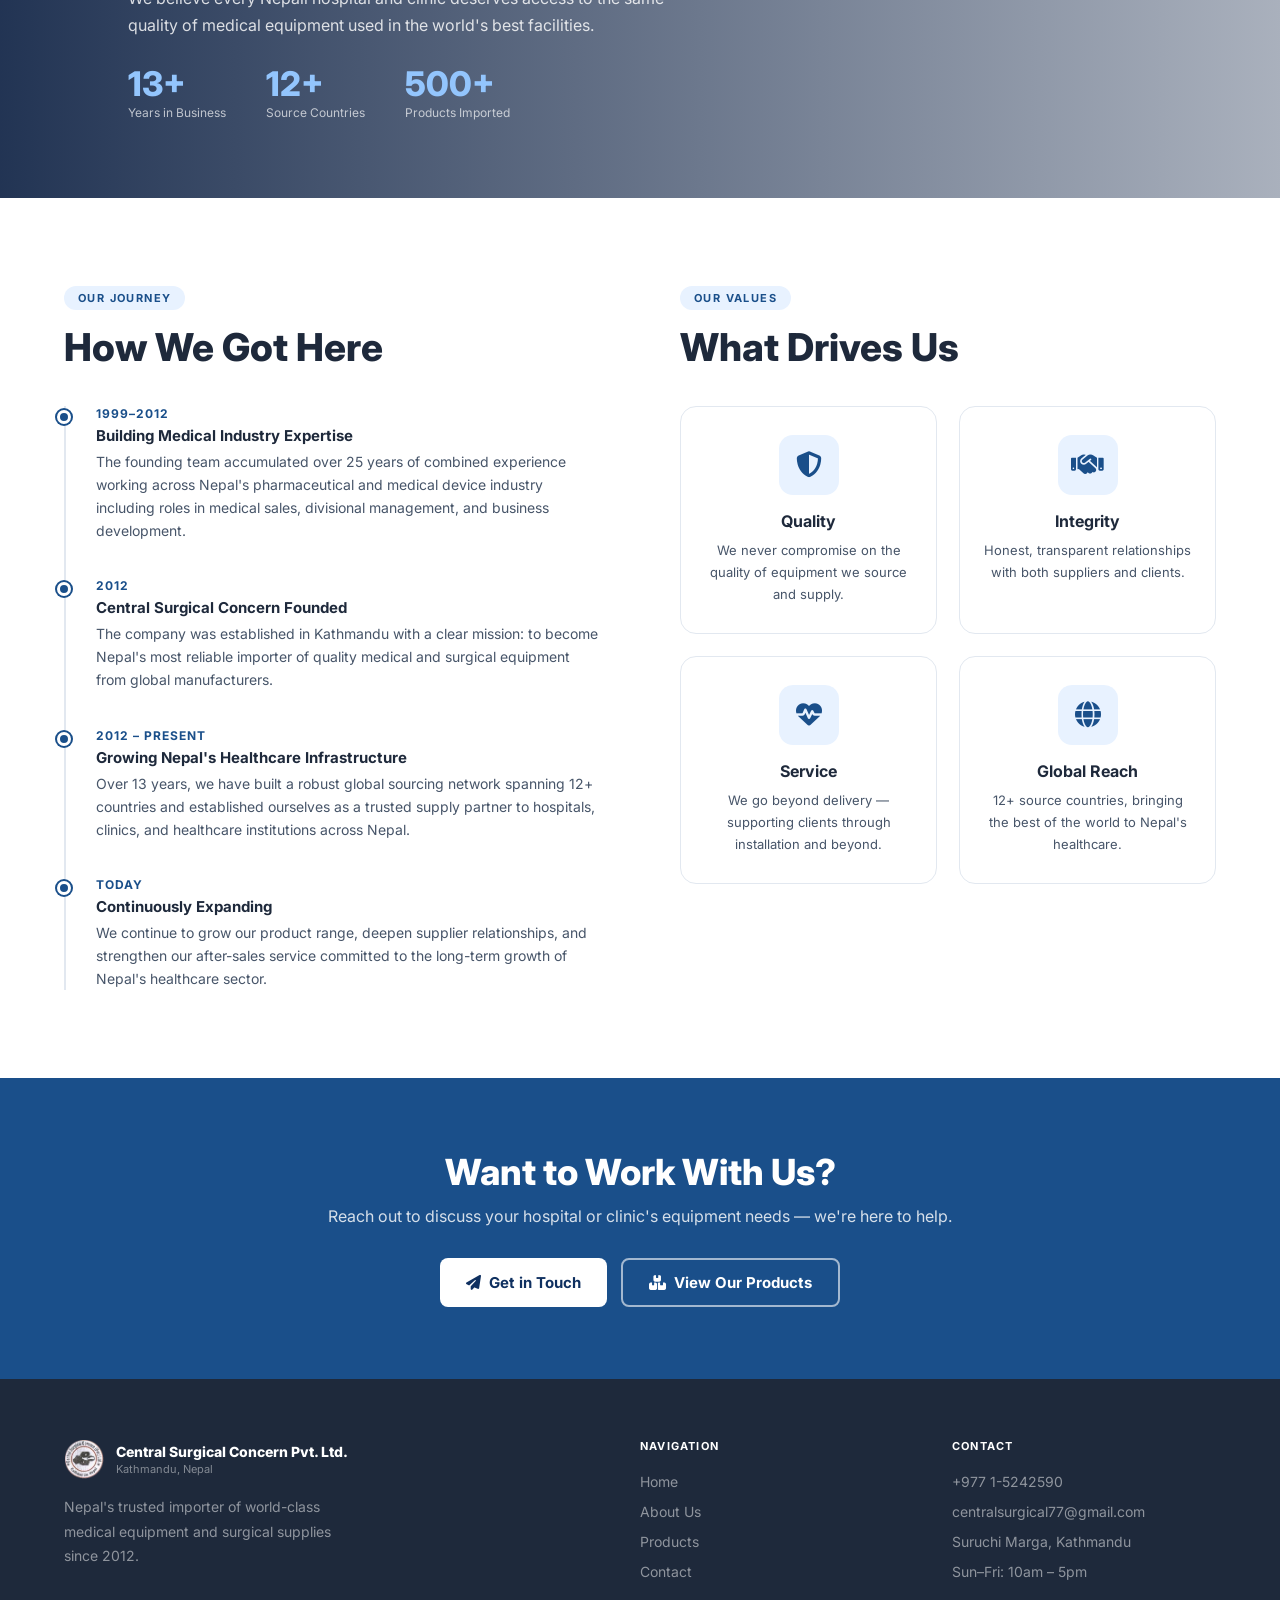
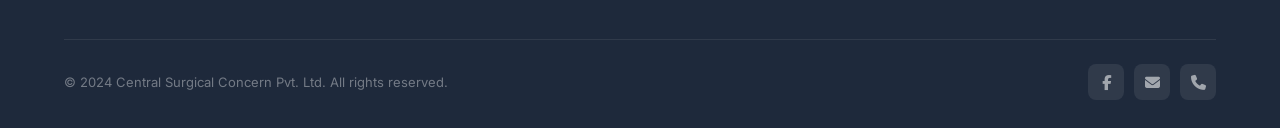
==== commit e3722fff: "commit 0e1f3c5a2b4e5d6f7g8h9i0j1k2l3m4n5o6p7q8r9s committed with message: "Added Operating Chair pro" ====
--- a/about.html
+++ b/about.html
@@ -5,13 +5,14 @@
   <title>About Us | Central Surgical Concern Pvt. Ltd.</title>
   <link href="https://fonts.googleapis.com/css2?family=Inter:wght@300;400;500;600;700;800&display=swap" rel="stylesheet" />
   <link rel="stylesheet" href="https://cdnjs.cloudflare.com/ajax/libs/font-awesome/6.5.0/css/all.min.css" />
+  <link rel="icon" type="image/png" href="images/logo.png" />
   <link rel="stylesheet" href="style.css" />
   <style>
     .about-main { display:grid; grid-template-columns:1fr 1fr; gap:64px; align-items:start; }
     .about-photo-wrap { position:relative; padding-bottom:24px; }
-    .about-photo { border-radius:20px; overflow:hidden; height:480px; box-shadow:0 20px 56px rgba(0,0,0,0.14); }
-    .about-photo img { width:100%; height:100%; object-fit:cover; }
-    .about-badge { position:absolute; bottom:-4px; right:-10px; background:var(--blue); color:white; border-radius:14px; padding:18px 22px; text-align:center; box-shadow:0 6px 24px rgba(26,79,138,0.4); }
+    .about-photo { border-radius:20px; overflow:hidden; box-shadow:0 20px 56px rgba(0,0,0,0.14); }
+    .about-photo img { width:100%; height:auto; display:block; }
+    .about-badge { position:absolute; top:-16px; right:-16px; background:var(--blue); color:white; border-radius:14px; padding:18px 22px; text-align:center; box-shadow:0 6px 24px rgba(26,79,138,0.4); }
     .about-badge .big { font-size:36px; font-weight:800; line-height:1; }
     .about-badge .sm  { font-size:11px; opacity:0.82; margin-top:4px; line-height:1.4; }
     .about-text p { font-size:15px; color:var(--gray-600); line-height:1.82; margin-bottom:16px; }
@@ -45,7 +46,7 @@
 <!-- NAVBAR -->
 <nav>
   <a href="index.html" class="nav-brand">
-    <img src="logo.png" class="logo-svg" alt="Central Surgical Concern Logo" />
+    <img src="images/logo.png" class="logo-svg" alt="Central Surgical Concern Logo" />
     <div class="nav-name"><span class="n1">Central Surgical Concern</span><span class="n2">Pvt. Ltd. · Kathmandu, Nepal</span></div>
   </a>
   <ul class="nav-links">
@@ -79,11 +80,14 @@
     <div class="about-main">
       <div class="about-photo-wrap">
         <div class="about-photo">
-          <img src="https://images.unsplash.com/photo-1579684385127-1ef15d508118?auto=format&fit=crop&w=800&q=80" alt="Medical professionals" />
+          <img src="images/training photo.png" alt="Central Surgical Concern Team" />
         </div>
         <div class="about-badge">
           <div class="big">2012</div>
           <div class="sm">Year Founded<br/>Kathmandu, Nepal</div>
+        </div>
+        <div class="about-photo" style="margin-top:20px; border-radius:20px; overflow:hidden; box-shadow:0 10px 32px rgba(0,0,0,0.12);">
+          <img src="images/miraq.png" alt="MD conducting TTFM & Imaging Technology training – MIRA Q Medistem Norway" style="width:100%; height:auto; display:block;" />
         </div>
       </div>
       <div class="about-text">
@@ -191,7 +195,7 @@
     <div class="footer-grid">
       <div class="footer-brand">
         <div class="footer-logo">
-          <img src="logo.png" width="40" height="40" alt="Logo" />
+          <img src="images/logo.png" width="40" height="40" alt="Logo" />
           <div><div class="n1">Central Surgical Concern Pvt. Ltd.</div><div class="n2">Kathmandu, Nepal</div></div>
         </div>
         <p>Nepal's trusted importer of world-class medical equipment and surgical supplies since 2012.</p>
@@ -216,12 +220,29 @@
   </div>
 </footer>
 
+<div class="wa-popup" id="waPopup">
+  <button class="wa-popup-close" onclick="closeWaPopup()">✕</button>
+  <div class="wa-popup-header">
+    <div class="wa-popup-avatar"><i class="fa-brands fa-whatsapp"></i></div>
+    <div><div class="wa-popup-name">Central Surgical</div><div class="wa-popup-status">● Online</div></div>
+  </div>
+  <div class="wa-popup-msg">👋 Hi! Looking for medical equipment? We're here to help. Send us a message!</div>
+  <a href="https://wa.me/9779851181090?text=Hi%2C%20I%20would%20like%20to%20enquire%20about%20your%20medical%20equipment." target="_blank" class="wa-popup-cta" onclick="closeWaPopup()"><i class="fa-brands fa-whatsapp"></i> Chat with us</a>
+</div>
+
 <div class="float-contact">
-  
-
-  <a href="https://wa.me/9779851181090" target="_blank" class="float-btn whatsapp"><span class="float-tooltip">WhatsApp (Text Only)</span><i class="fa-brands fa-whatsapp"></i></a>
+  <a href="https://wa.me/9779851181090" target="_blank" class="float-btn whatsapp" onclick="closeWaPopup()"><span class="float-tooltip">WhatsApp (Text Only)</span><i class="fa-brands fa-whatsapp"></i></a>
   <a href="https://mail.google.com/mail/?view=cm&fs=1&to=centralsurgical77@gmail.com&su=Enquiry%20from%20Website" target="_blank" class="float-btn email"><span class="float-tooltip">Email Us</span><i class="fa-solid fa-envelope"></i></a>
   <a href="tel:+97715242590" class="float-btn call"><span class="float-tooltip">+977 1-5242590 (Office Hours)</span><i class="fa-solid fa-phone"></i></a>
 </div>
+<script>
+setTimeout(function() {
+  document.getElementById('waPopup').classList.add('show');
+  setTimeout(closeWaPopup, 10000);
+}, 4000);
+function closeWaPopup() {
+  document.getElementById('waPopup').classList.remove('show');
+}
+</script>
 </body>
 </html>
--- a/style.css
+++ b/style.css
@@ -207,6 +207,40 @@
   transition: all var(--t);
 }
 .footer-social a:hover { background: var(--blue); color: white; }
+
+/* ── WHATSAPP POPUP ── */
+.wa-popup {
+  position: fixed; bottom: 110px; right: 28px; z-index: 1100;
+  background: white; border-radius: 16px; padding: 14px 16px;
+  box-shadow: 0 8px 32px rgba(0,0,0,0.2); max-width: 250px;
+  display: none;
+}
+.wa-popup.show { display: block; animation: popIn 0.3s ease; }
+.wa-popup-close {
+  position: absolute; top: 8px; right: 10px;
+  font-size: 14px; color: var(--gray-600); cursor: pointer;
+  background: none; border: none; line-height: 1;
+}
+.wa-popup-close:hover { color: var(--gray-800); }
+.wa-popup-header { display: flex; align-items: center; gap: 8px; margin-bottom: 8px; }
+.wa-popup-avatar {
+  width: 36px; height: 36px; border-radius: 50%;
+  background: #25D366; display: flex; align-items: center; justify-content: center;
+  color: white; font-size: 16px; flex-shrink: 0;
+}
+.wa-popup-name { font-size: 13px; font-weight: 700; color: var(--gray-800); }
+.wa-popup-status { font-size: 11px; color: #25D366; }
+.wa-popup-msg {
+  background: #f0fdf4; border-radius: 0 10px 10px 10px;
+  padding: 10px 12px; font-size: 13px; color: var(--gray-800); line-height: 1.5;
+  margin-bottom: 10px;
+}
+.wa-popup-cta {
+  display: block; text-align: center; background: #25D366; color: white;
+  padding: 9px; border-radius: 8px; font-size: 13px; font-weight: 700;
+  text-decoration: none; transition: background var(--t);
+}
+.wa-popup-cta:hover { background: #1da851; }
 
 /* ── FLOATING BUTTONS ── */
 .float-contact { position: fixed; bottom: 28px; right: 28px; z-index: 999; display: flex; flex-direction: column; gap: 10px; align-items: flex-end; }
